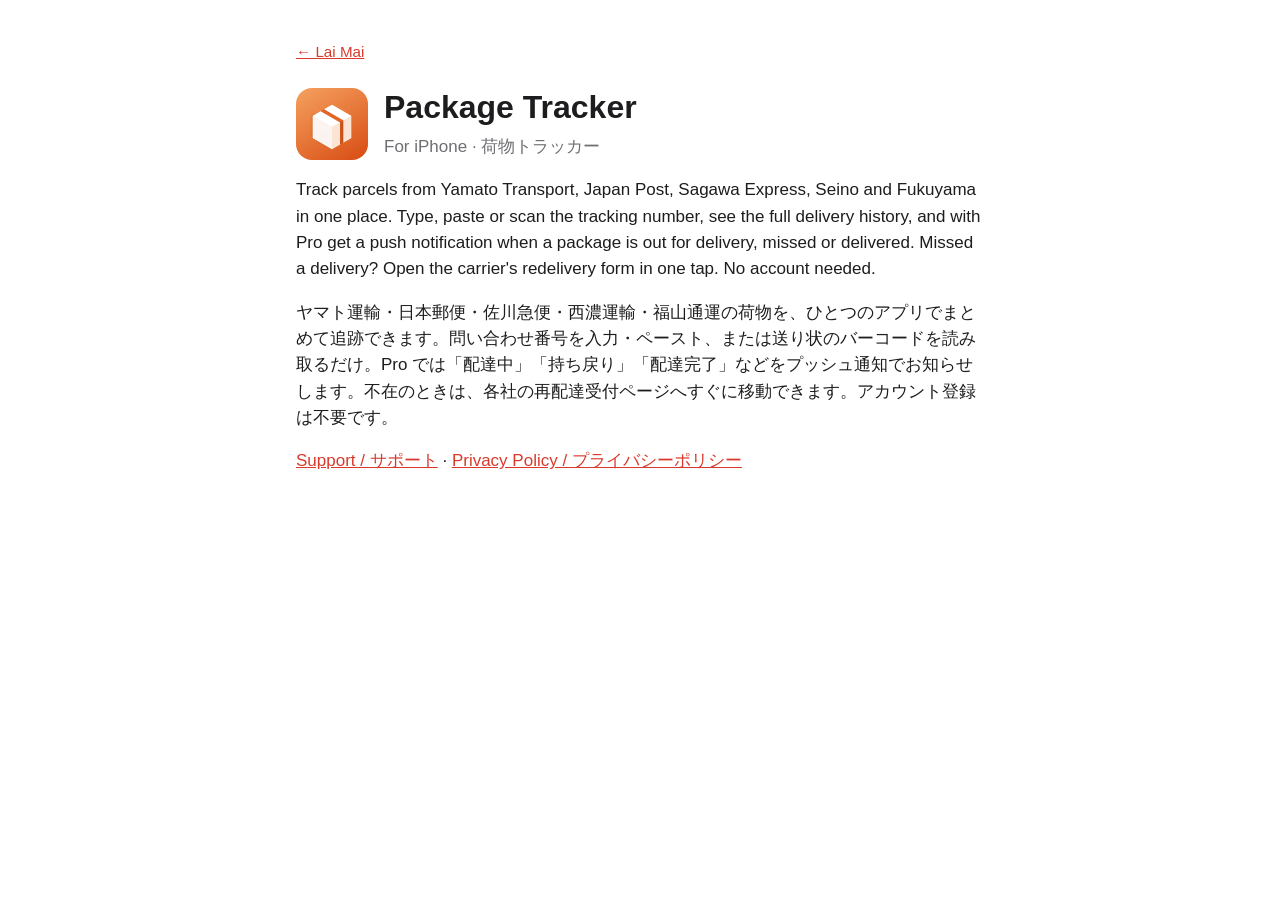
==== packagetracker/index.html @ 0169c337 "Add Package Tracker page, support and privacy policy" ====
<!doctype html>
<html lang="en">
<head>
<meta charset="utf-8">
<meta name="viewport" content="width=device-width, initial-scale=1">
<title>Package Tracker</title>
<meta name="description" content="Package Tracker (荷物トラッカー): track Yamato, Japan Post, Sagawa, Seino and Fukuyama parcels in one place and get notified when they move.">
<link rel="stylesheet" href="../style.css">
</head>
<body>
<main>
  <nav><a href="../">← Lai Mai</a></nav>
  <div class="app">
    <img src="icon.png" alt="Package Tracker icon">
    <div><h1>Package Tracker</h1><span class="dim">For iPhone · 荷物トラッカー</span></div>
  </div>
  <p>Track parcels from Yamato Transport, Japan Post, Sagawa Express, Seino and Fukuyama in one
  place. Type, paste or scan the tracking number, see the full delivery history, and with Pro get a
  push notification when a package is out for delivery, missed or delivered. Missed a delivery?
  Open the carrier's redelivery form in one tap. No account needed.</p>
  <p lang="ja">ヤマト運輸・日本郵便・佐川急便・西濃運輸・福山通運の荷物を、ひとつのアプリでまとめて追跡できます。問い合わせ番号を入力・ペースト、または送り状のバーコードを読み取るだけ。Pro では「配達中」「持ち戻り」「配達完了」などをプッシュ通知でお知らせします。不在のときは、各社の再配達受付ページへすぐに移動できます。アカウント登録は不要です。</p>
  <p><a href="support.html">Support / サポート</a> · <a href="privacy.html">Privacy Policy / プライバシーポリシー</a></p>
</main>
</body>
</html>
---- style.css ----
:root { --bg: #ffffff; --text: #1d1d1f; --dim: #6e6e73; --accent: #d93a2b; --card: #f5f5f7; }
@media (prefers-color-scheme: dark) {
  :root { --bg: #000000; --text: #f5f5f7; --dim: #a1a1a6; --accent: #ff5b4a; --card: #1c1c1e; }
}
* { box-sizing: border-box; }
body { margin: 0; background: var(--bg); color: var(--text);
  font: 17px/1.55 -apple-system, BlinkMacSystemFont, "Segoe UI", Roboto, Helvetica, Arial, sans-serif; }
main { max-width: 720px; margin: 0 auto; padding: 40px 16px 64px; }
h1 { font-size: 2rem; line-height: 1.2; margin: 0 0 8px; }
h2 { font-size: 1.25rem; margin: 32px 0 8px; }
p, li { color: var(--text); }
.dim { color: var(--dim); }
a { color: var(--accent); }
.card { background: var(--card); border-radius: 14px; padding: 16px 20px; margin: 16px 0; }
.app { display: flex; gap: 16px; align-items: center; text-decoration: none; color: inherit; }
.app img { width: 72px; height: 72px; border-radius: 16px; }
nav { margin-bottom: 24px; font-size: 0.95rem; }
footer { margin-top: 48px; font-size: 0.9rem; color: var(--dim); }
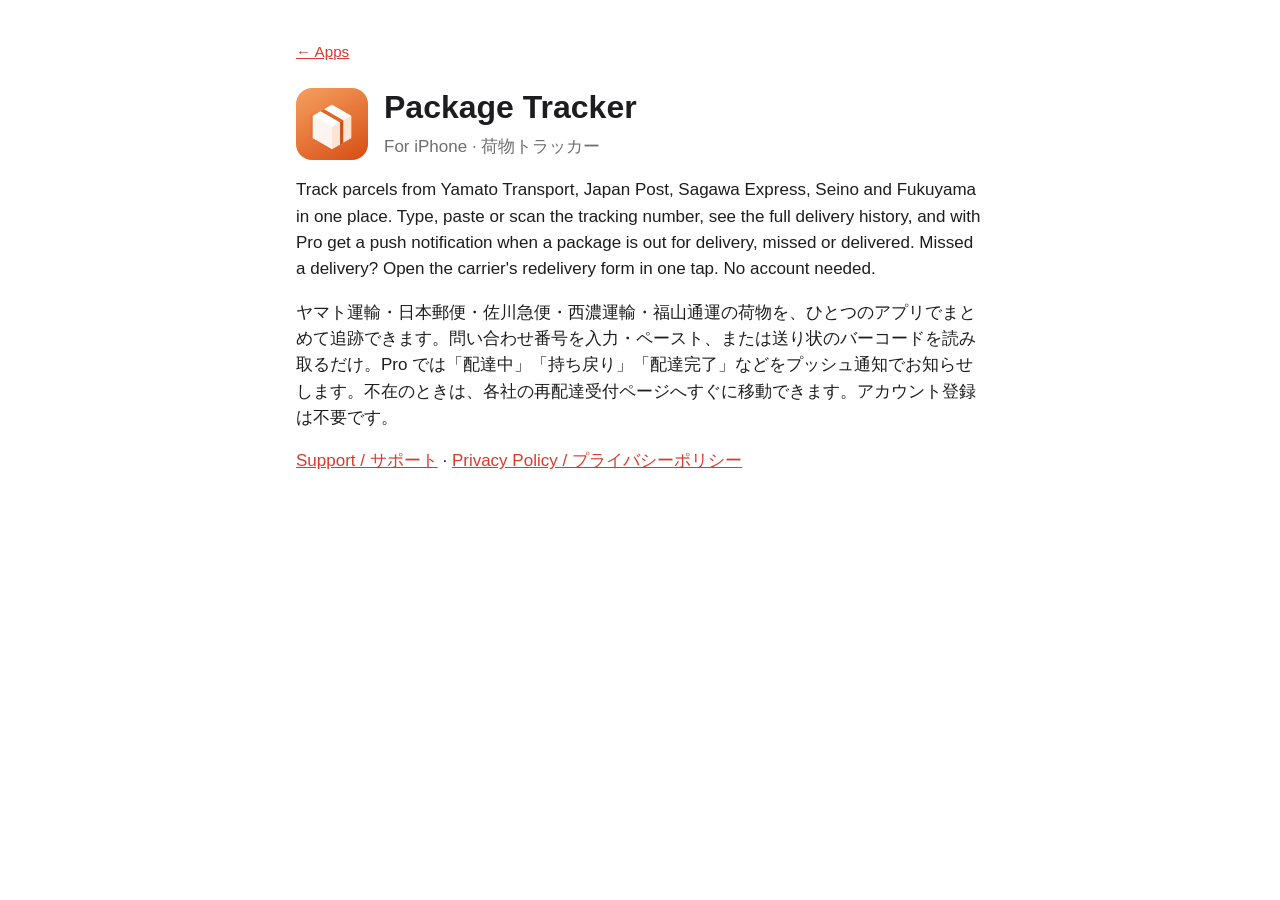
==== commit 533e0494: "Package Tracker pages: no developer name" ====
--- a/packagetracker/index.html
+++ b/packagetracker/index.html
@@ -9,7 +9,7 @@
 </head>
 <body>
 <main>
-  <nav><a href="../">← Lai Mai</a></nav>
+  <nav><a href="../">← Apps</a></nav>
   <div class="app">
     <img src="icon.png" alt="Package Tracker icon">
     <div><h1>Package Tracker</h1><span class="dim">For iPhone · 荷物トラッカー</span></div>
